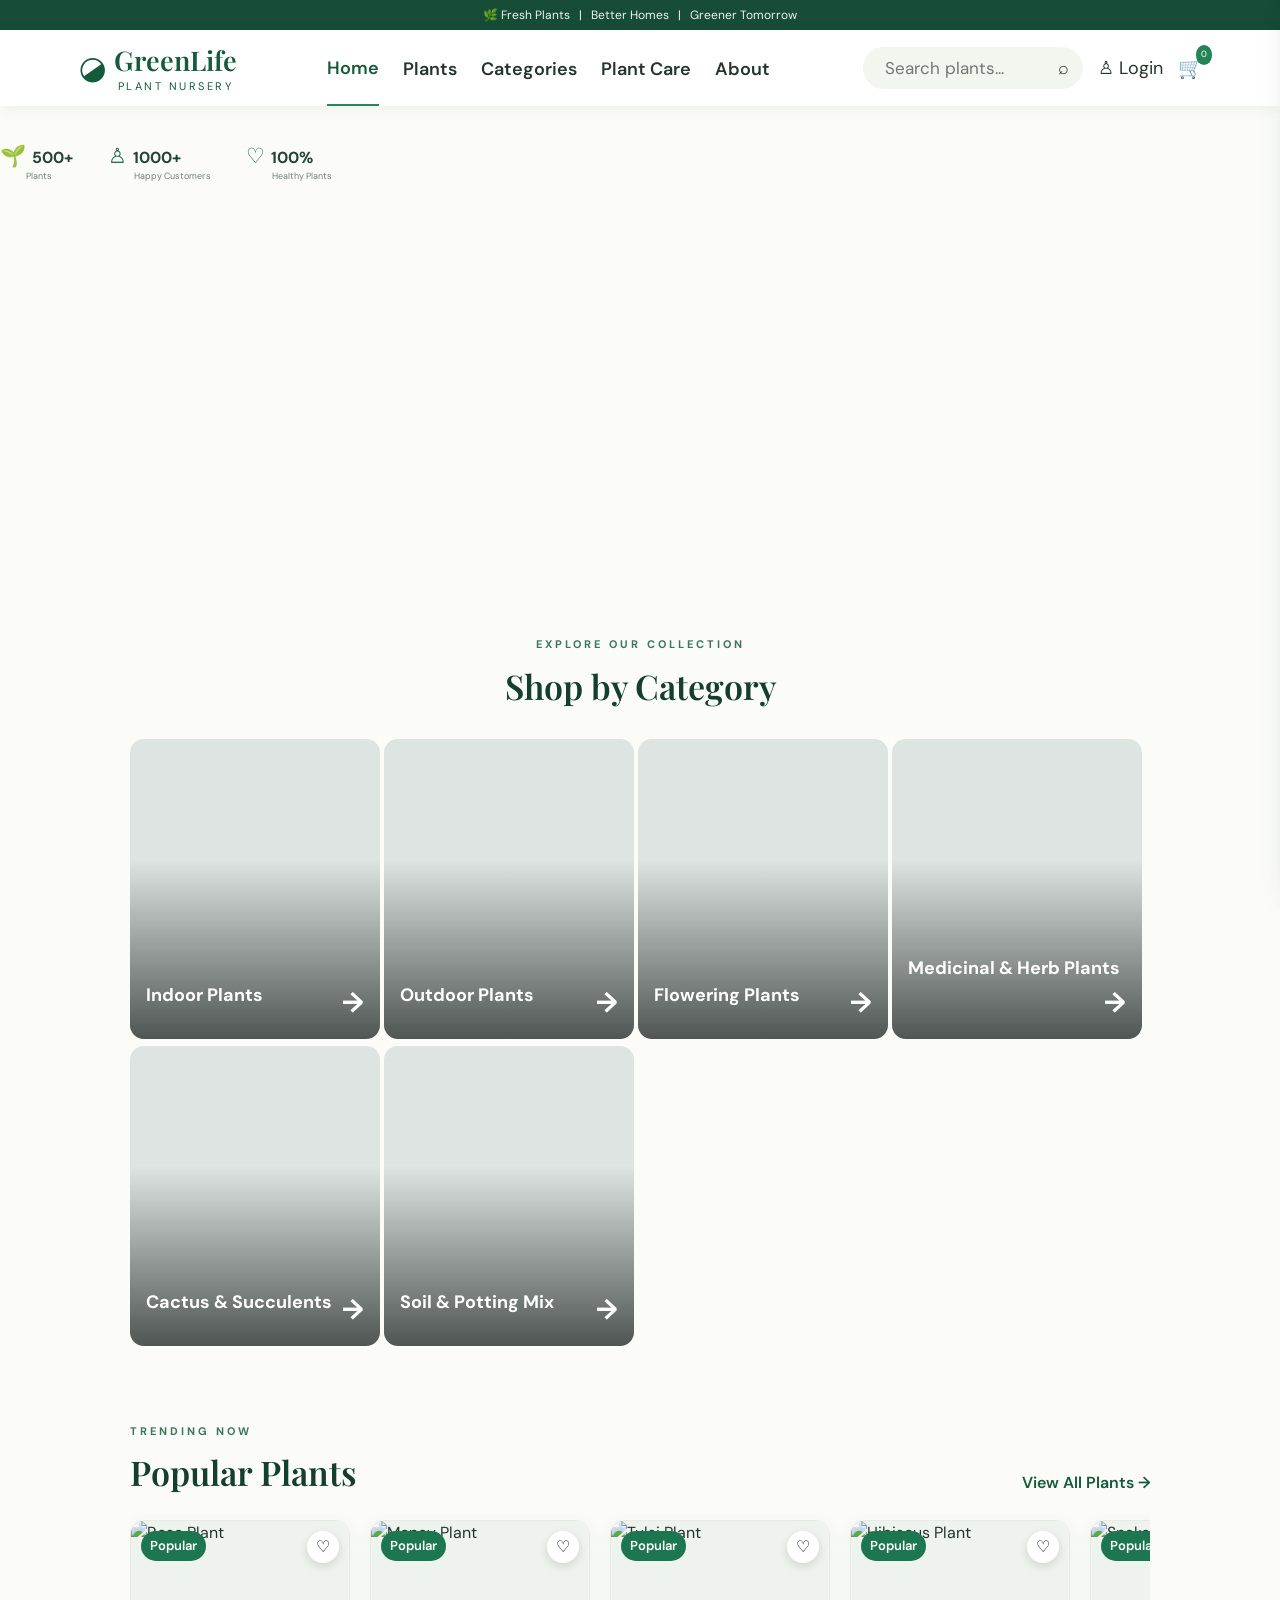
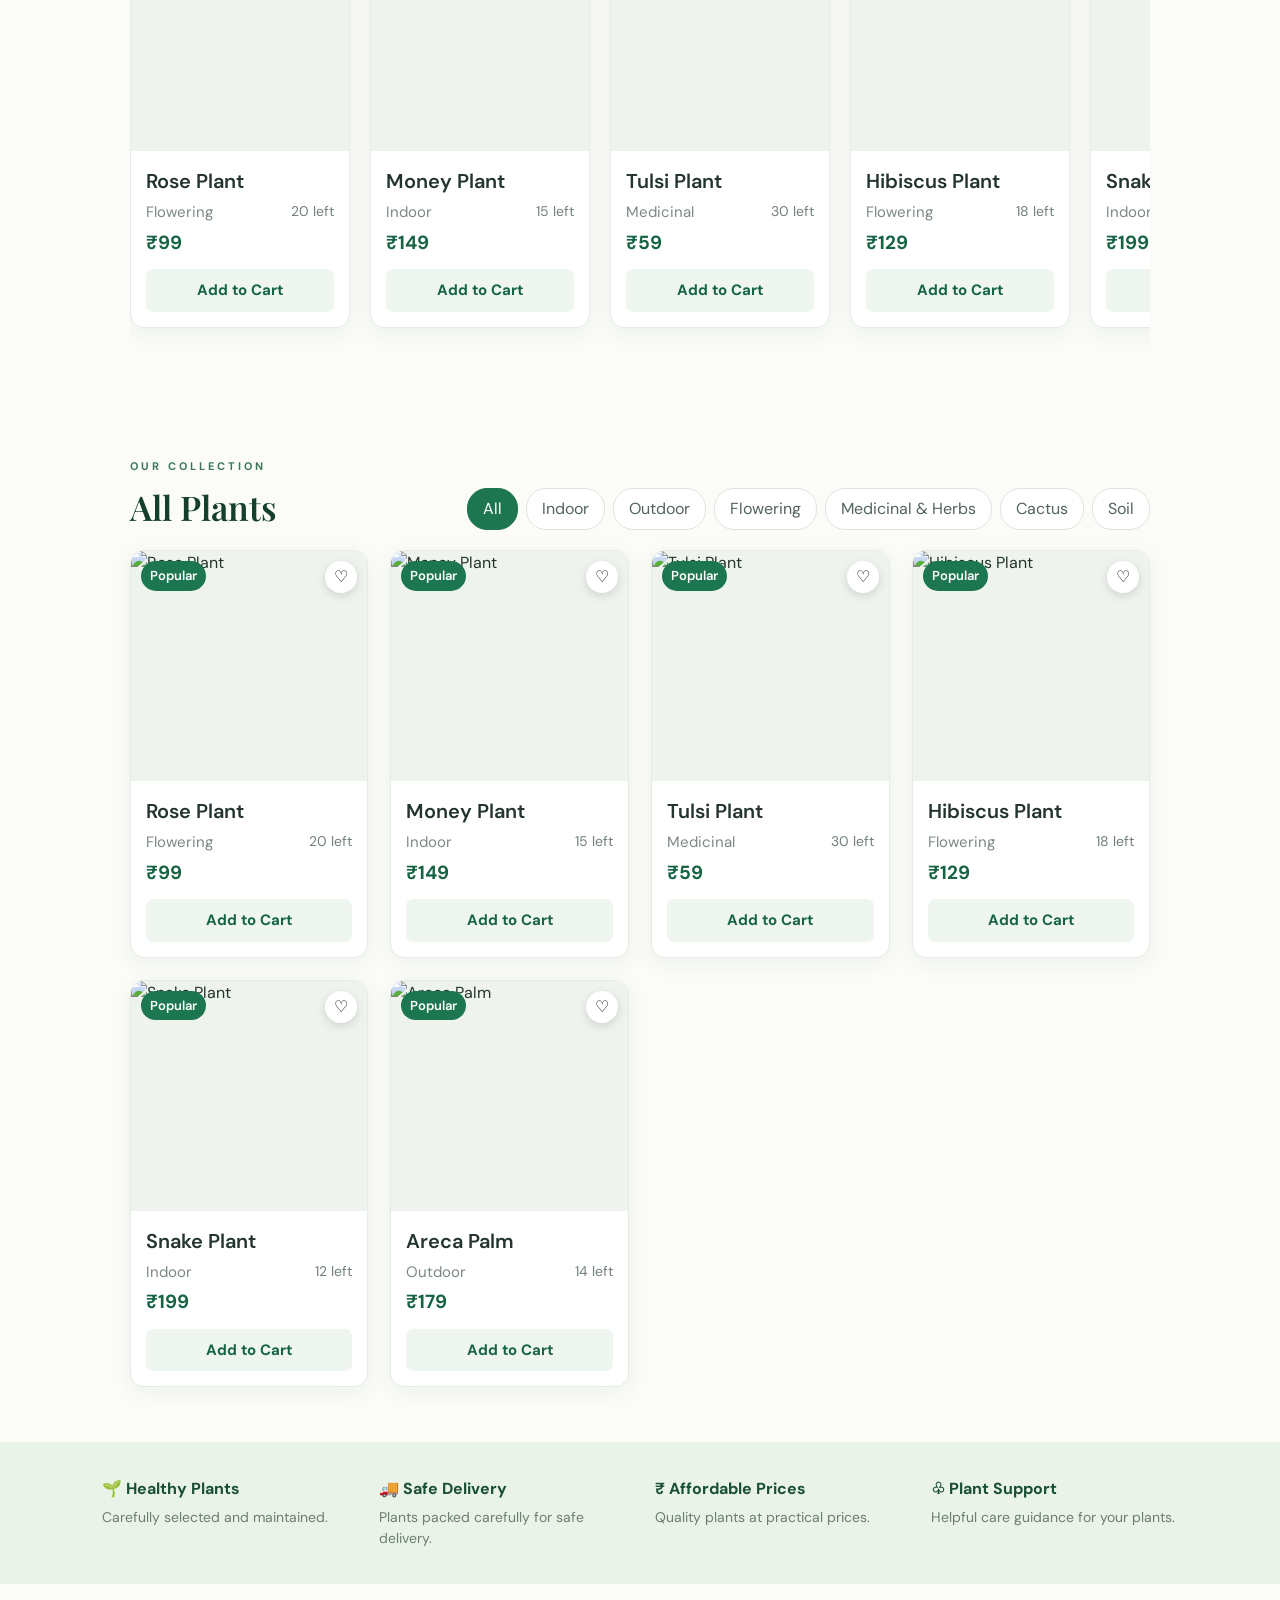
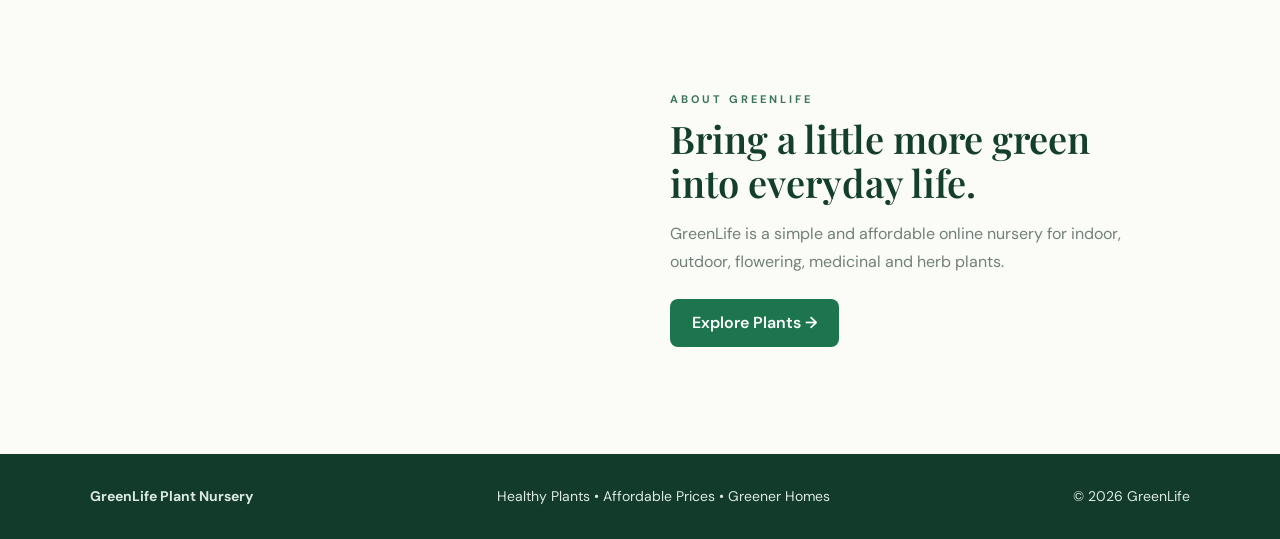
==== index.html @ 608e492f "Add files via upload" ====
<!DOCTYPE html>
<html lang="en">
<head>
  <meta charset="UTF-8">
  <meta name="viewport" content="width=device-width, initial-scale=1.0">
  <title>GreenLife Plant Nursery</title>
  <link rel="preconnect" href="https://fonts.googleapis.com">
  <link rel="preconnect" href="https://fonts.gstatic.com" crossorigin>
  <link href="https://fonts.googleapis.com/css2?family=DM+Sans:wght@400;500;600;700&family=Playfair+Display:wght@500;600;700&display=swap" rel="stylesheet">
  <link rel="stylesheet" href="style.css">
</head>
<body>
  
  <div class="topbar">🌿 Fresh Plants &nbsp; | &nbsp; Better Homes &nbsp; | &nbsp; Greener Tomorrow</div>

  <header class="header">
    <a class="logo" href="index.html">
      <span class="logo-leaf">◒</span>
      <span><b>GreenLife</b><small>PLANT NURSERY</small></span>
    </a>
    <nav>
      <a class="active" href="#home">Home</a>
      <a href="#plants">Plants</a>
      <a href="#categories">Categories</a>
      <a href="#care">Plant Care</a>
      <a href="#about">About</a>
    </nav>
    <div class="header-actions">
      <div class="search search-box">
    <input
        id="searchInput"
        placeholder="Search plants..."
        autocomplete="off"
    >
    <span>⌕</span>

    <div id="searchSuggestions" class="search-suggestions"></div>
</div>
      <a id="accountLink" href="login.html">♙ Login</a>
      <button class="cart-btn" onclick="openCart()">🛒 <span id="cartCount">0</span></button>
    </div>
  </header>

  <main>
    <section id="home" class="hero">
      <div class="hero-overlay"></div>
     
        <div class="hero-stats">
          <span>🌱 <b>500+</b><small>Plants</small></span>
          <span>♙ <b>1000+</b><small>Happy Customers</small></span>
          <span>♡ <b>100%</b><small>Healthy Plants</small></span>
        </div>
      </div>
    </section>

    <section id="categories" class="section categories-section">
      <div class="section-heading">
        <p class="eyebrow">EXPLORE OUR COLLECTION</p>
        <h2>Shop by Category</h2>
      </div>
      <button class="category-card" onclick="location.href='category.html?category=Indoor'" style="--bg:url('images/indoor.jpg')">
    <span>Indoor Plants <b>→</b></span>
</button>

<button class="category-card" onclick="location.href='category.html?category=Outdoor'" style="--bg:url('images/outdoor.jpg')">
    <span>Outdoor Plants <b>→</b></span>
</button>

<button class="category-card" onclick="location.href='category.html?category=Flowering'" style="--bg:url('images/flowering.jpg')">
    <span>Flowering Plants <b>→</b></span>
</button>

<button class="category-card" onclick="location.href='category.html?category=Medicinal & Herbs'" style="--bg:url('images/medicinal.jpg')">
    <span>Medicinal & Herb Plants <b>→</b></span>
</button>

<button class="category-card" onclick="location.href='category.html?category=Cactus'" style="--bg:url('images/cactus.jpg')">
    <span>Cactus & Succulents <b>→</b></span>
</button>

<button class="category-card" onclick="location.href='category.html?category=Soil'" style="--bg:url('images/soil.jpg')">
    <span>Soil & Potting Mix <b>→</b></span>
</button></section>

    <section id="popular" class="section popular-section">
      <div class="section-row">
        <div>
          <p class="eyebrow">TRENDING NOW</p>
          <h2>Popular Plants</h2>
        </div>
        <a href="#plants">View All Plants →</a>
      </div>
      <div id="popularPlants" class="horizontal-products"></div>
    </section>

    <section id="plants" class="section plants-section">
      <div class="section-row">
        <div>
          <p class="eyebrow">OUR COLLECTION</p>
          <h2>All Plants</h2>
        </div>
        <div class="filters">
          <button class="filter active" onclick="filterCategory('All')">All</button>
          <button class="filter" onclick="filterCategory('Indoor')">Indoor</button>
          <button class="filter" onclick="filterCategory('Outdoor')">Outdoor</button>
          <button class="filter" onclick="filterCategory('Flowering')">Flowering</button>
          <button class="filter" onclick="filterCategory('Medicinal & Herbs')">Medicinal & Herbs</button>
          <button class="filter" onclick="filterCategory('Cactus')">Cactus</button>
          <button class="filter" onclick="filterCategory('Soil')">Soil</button>
        </div>
      </div>
      <div id="productGrid" class="product-grid"></div>
    </section>

    <section id="care" class="info-band">
      <div><strong>🌱 Healthy Plants</strong><small>Carefully selected and maintained.</small></div>
      <div><strong>🚚 Safe Delivery</strong><small>Plants packed carefully for safe delivery.</small></div>
      <div><strong>₹ Affordable Prices</strong><small>Quality plants at practical prices.</small></div>
      <div><strong>♧ Plant Support</strong><small>Helpful care guidance for your plants.</small></div>
    </section>

    <section id="about" class="section about">
      <div><div class="about-photo"></div></div>
      <div>
        <p class="eyebrow">ABOUT GREENLIFE</p>
        <h2>Bring a little more green into everyday life.</h2>
        <p>GreenLife is a simple and affordable online nursery for indoor, outdoor, flowering, medicinal and herb plants.</p>
        <a class="btn primary" href="#plants">Explore Plants →</a>
      </div>
    </section>
  </main>

  <footer><b>GreenLife Plant Nursery</b><span>Healthy Plants • Affordable Prices • Greener Homes</span><span>© 2026 GreenLife</span></footer>

 <!-- ================================
     MY ACCOUNT PANEL
================================ -->

<div id="accountPanel" class="account-panel">

  <div class="account-head">
    <div>
      <p class="eyebrow">GREENLIFE ACCOUNT</p>
      <h2>My Account</h2>
    </div>

    <button onclick="closeAccount()">×</button>
  </div>


  <!-- USER INFORMATION -->

  <div class="account-profile">

    <div class="profile-icon">
      👤
    </div>

    <div>
      <h3 id="profileName">GreenLife User</h3>
      <p id="profileEmail">email@example.com</p>
    </div>

  </div>


  <!-- PERSONAL DETAILS -->

  <div class="account-section">

    <h3>Personal Details</h3>

    <div class="account-detail">
      <span>👤 Name</span>
      <strong id="profileFullName">-</strong>
    </div>

    <div class="account-detail">
      <span>📧 Email</span>
      <strong id="profileEmailDetail">-</strong>
    </div>

    <div class="account-detail">
      <span>📱 Phone</span>
      <strong id="profilePhone">-</strong>
    </div>

  </div>


  <!-- ACCOUNT OPTIONS -->

  <div class="account-menu">

    <button onclick="openCart(); closeAccount();">
      <span>🛒</span>
      <div>
        <b>My Cart</b>
        <small>
          <span id="accountCartCount">0</span> items
        </small>
      </div>
    </button>


    <button onclick="showOrders()">
      <span>📦</span>
      <div>
        <b>My Orders</b>
        <small>View your orders</small>
      </div>
    </button>


    <button onclick="showPendingOrders()">
      <span>⏳</span>
      <div>
        <b>Pending Orders</b>
        <small id="pendingOrderCount">0 pending</small>
      </div>
    </button>


    <button onclick="showOrderHistory()">
      <span>📜</span>
      <div>
        <b>Order History</b>
        <small>View previous orders</small>
      </div>
    </button>

<div id="myOrdersSection"
 class="my-orders-section"></div>
    <button onclick="showWishlist()">
      <span>❤️</span>
      <div>
        <b>Wishlist</b>
        <small>Your favourite plants</small>
      </div>
    </button>


    <button onclick="accountSettings()">
      <span>⚙️</span>
      <div>
        <b>Account Settings</b>
        <small>Edit your information</small>
      </div>
    </button>

  </div>


  <!-- LOGOUT -->

  <button class="logout-btn" onclick="logoutUser()">
    🚪 Logout
  </button>

</div> <div id="cartPanel" class="cart-panel">
    <div class="cart-head"><h3>Your Cart</h3><button onclick="closeCart()">×</button></div>
    <div id="cartItems"></div>
    <div class="cart-total">Total <strong id="cartTotal">₹0</strong></div>
    <button class="btn primary full" onclick="checkout()">Proceed to Checkout</button>
  </div>
  <div id="toast" class="toast"></div>

  <script src="script.js"></script>
</body>
</html>
---- style.css ----
@import url('https://fonts.googleapis.com/css2?family=DM+Sans:wght@400;500;600;700&family=Playfair+Display:wght@500;600;700&display=swap');

:root {
  --green: #145b3a;
  --dark: #12352a;
  --cream: #f7f6ee;
  --light: #eef4e9;
  --gold: #d6a84f;
  --text: #24352d;
  --muted: #718078;
  --white: #ffffff;
  --shadow: 0 12px 35px rgba(20, 55, 40, 0.1);
}

* {
  box-sizing: border-box;
  margin: 0;
  padding: 0;
}

html {
  scroll-behavior: smooth;
}

body {
  font-family: "DM Sans", sans-serif;
  font-size: 16px;
  line-height: 1.5;
  color: var(--text);
  background: #fbfcf8;
}

button,
input,
select,
textarea {
  font: inherit;
}

button {
  cursor: pointer;
}

a {
  text-decoration: none;
  color: inherit;
}

/* TOP BAR */

.topbar {
  height: 30px;
  background: #174d37;
  color: #eaf5ed;
  text-align: center;
  font-size: 12px;
  padding: 6px;
}

/* HEADER */

.header {
  min-height: 76px;
  background: #ffffff;
  display: flex;
  align-items: center;
  gap: 30px;
  padding: 0 6%;
  position: sticky;
  top: 0;
  z-index: 20;
  box-shadow: 0 2px 15px #173b2212;
}

.logo {
  display: flex;
  align-items: center;
  gap: 9px;
  color: var(--green);
  min-width: 220px;
}

.logo-leaf {
  font-size: 32px;
  transform: rotate(-35deg);
}

.logo b {
  font: 600 27px "Playfair Display", serif;
}

.logo small {
  display: block;
  letter-spacing: 2.5px;
  font-size: 11px;
  text-align: center;
}

.header nav {
  display: flex;
  align-items: center;
  gap: 24px;
  font-size: 16px;
  font-weight: 600;
  flex: 1;
}

.header nav a {
  height: 76px;
  display: flex;
  align-items: center;
  padding-top: 2px;
}

.header nav a.active,
.header nav a:hover {
  color: var(--green);
  border-bottom: 2px solid #26875a;
}

.header-actions {
  display: flex;
  align-items: center;
  gap: 15px;
  font-size: 18px;
}

.search {
  width: 220px;
  height: 42px;
  background: #f3f5ef;
  border-radius: 30px;
  padding: 0 14px;
  display: flex;
  align-items: center;
}

.search input {
  border: 0;
  background: none;
  outline: 0;
  width: 100%;
  height: 100%;
  padding: 0 8px;
  font-size: 14px;
}

.search span {
  font-size: 18px;
}

.cart-btn {
  border: 0;
  background: none;
  position: relative;
  font-size: 20px;
}

.cart-btn span {
  background: #238456;
  color: #fff;
  border-radius: 50%;
  font-size: 9px;
  padding: 3px 5px;
  position: absolute;
  top: -8px;
  right: -9px;
}

/* HERO */

.hero {
  min-height: 440px;
  background: url("images/back.jpg") center center / cover no-repeat;
  position: relative;
}

/* HERO TEXT - kept for HTML compatibility */

.hero-content {
  position: relative;
  z-index: 1;
  max-width: 1200px;
  margin: auto;
  padding: 75px 7%;
}

.eyebrow {
  color: #3a7657;
  letter-spacing: 3px;
  font-size: 11px;
  font-weight: 700;
  margin-bottom: 10px;
}

.hero h1 {
  font: 700 49px/1.05 "Playfair Display", serif;
  color: #123e2c;
  max-width: 550px;
}

.hero p:not(.eyebrow) {
  max-width: 500px;
  margin: 20px 0;
  line-height: 1.7;
  color: #385047;
  font-size: 14px;
}

.hero-buttons {
  display: flex;
  gap: 15px;
}

.btn {
  display: inline-block;
  border: 0;
  padding: 12px 22px;
  border-radius: 8px;
  font-weight: 600;
  font-size: 13px;
}

.btn.primary {
  background: #1d754e;
  color: #fff;
}

.btn.primary:hover {
  background: #145c3b;
}

.btn.secondary {
  border: 1px solid #2c7353;
  color: #18583b;
  background: #ffffffaa;
}

.hero-stats {
  display: flex;
  gap: 35px;
  margin-top: 35px;
}

.hero-stats span {
  font-size: 21px;
  color: #23704c;
}

.hero-stats b {
  font-size: 16px;
  color: #244437;
}

.hero-stats small {
  display: block;
  font-size: 9px;
  color: #708077;
  margin-left: 26px;
  margin-top: -3px;
}

/* SECTIONS */

.section {
  max-width: 1200px;
  margin: auto;
  padding: 55px 7%;
}

.section-heading {
  text-align: center;
  margin-bottom: 30px;
}

.section h2 {
  font: 600 32px "Playfair Display", serif;
  color: #143f2d;
}

/* CATEGORY CARDS */

.category-grid {
  display: grid;
  grid-template-columns: repeat(3, 250px);
  justify-content: center;
  gap: 25px;
}

.category-card {
  width: 250px;
  height: 300px;
  border: 0;
  border-radius: 14px;
  background-image:
    linear-gradient(
      0deg,
      rgba(0, 0, 0, 0.65),
      rgba(0, 0, 0, 0) 60%
    ),
    var(--bg);
  background-size: cover;
  background-position: center;
  position: relative;
  overflow: hidden;
  transition: 0.3s ease;
}

.category-card:hover {
  transform: translateY(-6px);
  box-shadow: var(--shadow);
}

.category-card:after {
  content: "";
  position: absolute;
  inset: 0;
  background: #1b6b4815;
  transition: 0.3s;
}

.category-card:hover:after {
  background: #1b6b4830;
}

.category-card span {
  position: absolute;
  z-index: 2;
  bottom: 15px;
  left: 16px;
  right: 16px;
  color: #fff;
  text-align: left;
  font-weight: 700;
  font-size: 15px;
}

.category-card b {
  float: right;
  font-size: 28px;
}
/* POPULAR PLANTS */

.section-row {
  display: flex;
  align-items: flex-end;
  justify-content: space-between;
  margin-bottom: 20px;
}

.section-row > a {
  font-size: 13px;
  color: var(--green);
  font-weight: 600;
}

.popular-section {
  padding-top: 15px;
}

.horizontal-products {
  display: flex;
  gap: 20px;
  overflow-x: auto;
  padding: 5px 3px 20px;
  scroll-snap-type: x mandatory;
}

.horizontal-products::-webkit-scrollbar {
  height: 7px;
}

.horizontal-products::-webkit-scrollbar-thumb {
  background: #bdd2c3;
  border-radius: 10px;
}

.horizontal-products .product-card {
  min-width: 220px;
  width: 220px;
  scroll-snap-align: start;
}

/* FILTERS */

.filters {
  display: flex;
  gap: 8px;
  flex-wrap: wrap;
}

.filter {
  border: 1px solid #dce5dc;
  background: #fff;
  padding: 8px 15px;
  border-radius: 20px;
  font-size: 13px;
  color: #52645b;
  transition: 0.2s;
}

.filter.active,
.filter:hover {
  background: #1e7650;
  color: #fff;
  border-color: #1e7650;
}

/* PRODUCT GRID */

.product-grid {
  display: grid;
  grid-template-columns: repeat(4, minmax(0, 1fr));
  gap: 22px;
}

.product-card {
  background: #fff;
  border: 1px solid #e5ece5;
  border-radius: 14px;
  overflow: hidden;
  box-shadow: 0 5px 20px #193c2510;
  transition: 0.3s;
  position: relative;
}

.product-card:hover {
  transform: translateY(-5px);
  box-shadow: var(--shadow);
}

/* PRODUCT IMAGE */

.product-img {
  width: 100%;
  height: 230px;
  object-fit: cover;
  object-position: center;
  display: block;
  background: #eef4ed;
}

.product-body {
  padding: 15px;
}

.badge {
  position: absolute;
  top: 10px;
  left: 10px;
  background: #1c7650;
  color: #fff;
  border-radius: 15px;
  padding: 5px 9px;
  font-size: 10px;
  font-weight: 600;
}

.wish {
  position: absolute;
  top: 10px;
  right: 10px;
  width: 32px;
  height: 32px;
  border: 0;
  border-radius: 50%;
  background: #fff;
  box-shadow: 0 3px 10px #0002;
  font-size: 16px;
}

.product-body h3 {
  font-size: 16px;
  font-weight: 600;
}

.product-body p {
  font-size: 12px;
  color: #7b8981;
  margin: 5px 0;
}

.price {
  font-weight: 700;
  color: #176444;
  font-size: 16px;
}

.stock {
  font-size: 11px;
  color: #718078;
  float: right;
}

.add {
  width: 100%;
  border: 0;
  background: #eef6ef;
  color: #176444;
  padding: 10px;
  margin-top: 12px;
  border-radius: 7px;
  font-weight: 700;
  font-size: 12px;
  transition: 0.2s;
}

.add:hover {
  background: #1d754e;
  color: #fff;
}

/* SERVICE / INFO BAND */

.info-band {
  background: #eaf3e8;
  padding: 35px 8%;
  display: grid;
  grid-template-columns: repeat(4, 1fr);
  gap: 30px;
}

.info-band div {
  display: flex;
  flex-direction: column;
  gap: 6px;
}

.info-band strong {
  color: #194e37;
  font-size: 14px;
}

.info-band small {
  font-size: 11px;
  color: #6c7d73;
}

/* ABOUT */

.about {
  display: grid;
  grid-template-columns: 1fr 1fr;
  gap: 60px;
  align-items: center;
}

.about-photo {
  width: 100%;
  height: 360px;
  border-radius: 16px;
  background: url("https://images.unsplash.com/photo-1485955900006-10f4d324d411?auto=format&fit=crop&w=1000&q=85")
    center / cover no-repeat;
}

.about h2 {
  font: 600 38px/1.15 "Playfair Display", serif;
  margin-bottom: 15px;
}

.about p:not(.eyebrow) {
  color: #718078;
  line-height: 1.8;
  font-size: 14px;
  margin-bottom: 22px;
}

/* FOOTER */

footer {
  background: #123b2b;
  color: #dbe9df;
  padding: 32px 7%;
  display: flex;
  justify-content: space-between;
  font-size: 12px;
}

/* CART */

.cart-panel {
  position: fixed;
  right: -420px;
  top: 0;
  width: 390px;
  height: 100vh;
  background: #fff;
  z-index: 100;
  box-shadow: -10px 0 30px #0002;
  padding: 24px;
  transition: 0.3s;
}

.cart-panel.open {
  right: 0;
}

.cart-head {
  display: flex;
  justify-content: space-between;
  border-bottom: 1px solid #e6ece7;
  padding-bottom: 15px;
}

.cart-head button {
  border: 0;
  background: none;
  font-size: 25px;
}

.cart-item {
  display: flex;
  gap: 10px;
  padding: 15px 0;
  border-bottom: 1px solid #eee;
}

.cart-item-info {
  flex: 1;
}

.cart-item-info b {
  font-size: 13px;
}

.cart-item-info small {
  display: block;
  color: #718078;
  margin-top: 5px;
}

.remove {
  border: 0;
  background: none;
  color: #c44;
}

.cart-total {
  display: flex;
  justify-content: space-between;
  padding: 18px 0;
  font-size: 16px;
  font-weight: 600;
}

.full {
  width: 100%;
}

/* TOAST */

.toast {
  position: fixed;
  bottom: 25px;
  left: 50%;
  transform: translateX(-50%) translateY(80px);
  background: #183f2f;
  color: #fff;
  padding: 12px 20px;
  border-radius: 8px;
  z-index: 200;
  opacity: 0;
  transition: 0.3s;
  font-size: 13px;
}

.toast.show {
  opacity: 1;
  transform: translateX(-50%) translateY(0);
}
/* =========================================
   TABLET RESPONSIVE
   ========================================= */

@media (max-width: 1100px) {

  .header {
    padding: 0 4%;
    gap: 18px;
  }

  .logo {
    min-width: 190px;
  }

  .header nav {
    gap: 15px;
    font-size: 14px;
  }

  .search {
    width: 180px;
  }

  .section {
    padding: 50px 5%;
  }

  .category-grid {
    grid-template-columns: repeat(3, 230px);
    gap: 20px;
  }

  .category-card {
    width: 230px;
    height: 280px;
  }

  .product-grid {
    grid-template-columns: repeat(3, minmax(0, 1fr));
  }

}


/* =========================================
   TABLET / SMALL LAPTOP
   ========================================= */

@media (max-width: 900px) {

  .header {
    gap: 12px;
    padding: 0 4%;
  }

  .header nav {
    display: none;
  }

  .logo {
    min-width: auto;
  }

  .header-actions {
    margin-left: auto;
  }

  .header-actions .search {
    width: 180px;
  }

  .category-grid {
    grid-template-columns: repeat(2, 250px);
    justify-content: center;
  }

  .category-card {
    width: 250px;
    height: 300px;
  }

  .product-grid {
    grid-template-columns: repeat(2, minmax(0, 1fr));
  }

  .info-band {
    grid-template-columns: repeat(2, 1fr);
  }

  .about {
    grid-template-columns: 1fr 1fr;
    gap: 35px;
  }

}


/* =========================================
   MOBILE
   ========================================= */

@media (max-width: 600px) {

  .topbar {
    height: 28px;
    font-size: 10px;
    padding: 6px 3px;
  }

  .header {
    min-height: auto;
    padding: 12px 5%;
    flex-wrap: wrap;
    gap: 10px;
  }

  .logo {
    min-width: auto;
  }

  .logo b {
    font-size: 23px;
  }

  .logo small {
    font-size: 9px;
    letter-spacing: 2px;
  }

  .logo-leaf {
    font-size: 27px;
  }

  .header-actions {
    margin-left: auto;
    gap: 10px;
  }

  .header-actions .search {
    display: none;
  }

  .cart-btn {
    font-size: 19px;
  }

  /* HERO */

  .hero {
    min-height: 350px;
    background-position: center;
  }

  .hero-content {
    padding: 45px 6%;
  }

  .hero h1 {
    font-size: 36px;
    max-width: 100%;
  }

  .hero p:not(.eyebrow) {
    font-size: 13px;
  }

  .hero-stats {
    gap: 15px;
  }

  /* SECTIONS */

  .section {
    padding: 40px 5%;
  }

  .section-heading {
    margin-bottom: 22px;
  }

  .section h2 {
    font-size: 27px;
  }

  /* CATEGORY */

  .category-grid {
    grid-template-columns: repeat(2, minmax(0, 1fr));
    gap: 12px;
  }

  .category-card {
    width: 100%;
    height: 220px;
    border-radius: 12px;
  }

  .category-card span {
    font-size: 13px;
    bottom: 12px;
    left: 12px;
  }

  .category-card b {
    font-size: 22px;
  }

  /* PRODUCTS */

  .product-grid {
    grid-template-columns: repeat(2, minmax(0, 1fr));
    gap: 12px;
  }

  .product-img {
    height: 165px;
  }

  .product-body {
    padding: 11px;
  }

  .product-body h3 {
    font-size: 14px;
  }

  .product-body p {
    font-size: 11px;
  }

  .price {
    font-size: 14px;
  }

  .add {
    font-size: 11px;
  }

  /* POPULAR */

  .horizontal-products {
    gap: 12px;
  }

  .horizontal-products .product-card {
    min-width: 180px;
    width: 180px;
  }

  /* INFO */

  .info-band {
    grid-template-columns: 1fr 1fr;
    padding: 28px 5%;
    gap: 20px;
  }

  .info-band strong {
    font-size: 12px;
  }

  .info-band small {
    font-size: 10px;
  }

  /* ABOUT */

  .about {
    grid-template-columns: 1fr;
    gap: 25px;
  }

  .about-photo {
    height: 260px;
  }

  .about h2 {
    font-size: 30px;
  }

  .about p:not(.eyebrow) {
    font-size: 13px;
  }

  /* CART */

  .cart-panel {
    width: 100%;
    right: -100%;
  }

  .cart-panel.open {
    right: 0;
  }

  /* FOOTER */

  footer {
    padding: 25px 5%;
    flex-direction: column;
    gap: 10px;
    text-align: center;
  }
}


/* =========================================
   VERY SMALL PHONES
   ========================================= */

@media (max-width: 400px) {

  .logo b {
    font-size: 21px;
  }

  .category-grid {
    grid-template-columns: 1fr 1fr;
    gap: 10px;
  }

  .category-card {
    height: 190px;
  }

  .category-card span {
    font-size: 11px;
  }

  .product-grid {
    gap: 8px;
  }

  .product-img {
    height: 145px;
  }

  .section h2 {
    font-size: 24px;
  }
}
/* =====================================================
   GREENLIFE LOGIN PAGE
===================================================== */

/* =====================================================
   LOGIN PAGE BACKGROUND
===================================================== */

.login-page {
    margin: 0;
    padding: 0;
    min-height: 100vh;

    font-family: Arial, sans-serif;

    background-image:
        linear-gradient(
            rgba(25, 65, 38, 0.55),
            rgba(25, 65, 38, 0.55)
        ),
        url("images/indoor.jpg");

    background-size: cover;
    background-position: center;
    background-attachment: fixed;

    display: flex;
    align-items: center;
    justify-content: center;
}


/* =====================================================
   LOGIN CONTAINER
===================================================== */

.login-container {

    width: 90%;
    max-width: 1050px;

    min-height: 620px;

    display: grid;

    grid-template-columns: 1fr 1fr;

    background: rgba(255, 255, 255, 0.94);

    border-radius: 25px;

    overflow: hidden;

    box-shadow:
        0 20px 60px rgba(0, 0, 0, 0.25);

}


/* =====================================================
   LEFT IMAGE
===================================================== */

.login-image {

    position: relative;

    background-image:
        linear-gradient(
            rgba(20, 60, 35, 0.35),
            rgba(20, 60, 35, 0.55)
        ),
        url("images/red-rose.jpg");

    background-size: cover;

    background-position: center;

    min-height: 620px;
}


/* =====================================================
   RIGHT LOGIN BOX
===================================================== */

.login-box {

    padding: 55px 60px;

    display: flex;

    flex-direction: column;

    justify-content: center;

    background: rgba(255, 255, 255, 0.96);
}


/* =====================================================
   LEFT IMAGE
===================================================== */

.login-image {

    position: relative;

    background-image:
        linear-gradient(
            rgba(20, 60, 35, 0.40),
            rgba(20, 60, 35, 0.55)
        ),
        url("images/indoor.jpg");

    background-size: cover;

    background-position: center;

    min-height: 620px;
}


.login-overlay {

    position: absolute;

    inset: 0;

    padding: 45px;

    display: flex;

    flex-direction: column;

    justify-content: center;

    color: white;
}


.login-brand {

    font-size: 24px;

    font-weight: bold;

    margin-bottom: 80px;
}


.login-overlay h1 {

    font-size: 45px;

    line-height: 1.15;

    margin: 0 0 20px;

}


.login-overlay p {

    max-width: 380px;

    font-size: 17px;

    line-height: 1.7;

    margin: 0;

}


/* =====================================================
   RIGHT LOGIN BOX
===================================================== */

.login-box {

    padding: 55px 60px;

    display: flex;

    flex-direction: column;

    justify-content: center;
}


.login-header {

    text-align: center;

    margin-bottom: 30px;
}


.login-logo {

    width: 58px;

    height: 58px;

    margin: 0 auto 15px;

    display: flex;

    align-items: center;

    justify-content: center;

    background: #e7f3e8;

    border-radius: 50%;

    font-size: 28px;
}


.login-header h2 {

    margin: 0;

    color: #234c2e;

    font-size: 30px;
}


.login-header p {

    color: #718078;

    margin-top: 8px;
}


/* =====================================================
   FORM
===================================================== */

.form-group {

    margin-bottom: 20px;
}


.form-group label {

    display: block;

    margin-bottom: 8px;

    color: #304437;

    font-size: 14px;

    font-weight: 600;
}


.form-group input {

    width: 100%;

    box-sizing: border-box;

    padding: 14px 15px;

    border: 1px solid #d6dfd7;

    border-radius: 10px;

    outline: none;

    font-size: 15px;

    transition: 0.2s;
}


.form-group input:focus {

    border-color: #4f8f5b;

    box-shadow:
        0 0 0 3px rgba(79, 143, 91, 0.12);
}


/* PASSWORD */

.password-box {

    position: relative;
}


.password-box input {

    padding-right: 50px;
}


.show-password {

    position: absolute;

    right: 10px;

    top: 50%;

    transform: translateY(-50%);

    border: none;

    background: transparent;

    cursor: pointer;

    font-size: 18px;
}


/* ERRORS */

.form-error {

    display: block;

    min-height: 18px;

    margin-top: 5px;

    color: #d64545;

    font-size: 12px;
}


.input-error {

    border-color: #d64545 !important;

    background: #fff8f8;
}


/* =====================================================
   OPTIONS
===================================================== */

.login-options {

    display: flex;

    justify-content: space-between;

    align-items: center;

    margin-bottom: 25px;

    font-size: 13px;
}


.remember-me {

    display: flex;

    align-items: center;

    gap: 7px;

    color: #59665d;
}


.remember-me input {

    accent-color: #4f8f5b;
}


.login-options a {

    color: #397346;

    text-decoration: none;
}


.login-options a:hover {

    text-decoration: underline;
}


/* =====================================================
   LOGIN BUTTON
===================================================== */

.login-btn {

    width: 100%;

    padding: 15px;

    border: none;

    border-radius: 10px;

    background: #397346;

    color: white;

    font-size: 16px;

    font-weight: 600;

    cursor: pointer;

    transition: 0.2s;
}


.login-btn:hover {

    background: #2e603a;

    transform: translateY(-1px);
}


/* =====================================================
   MESSAGE
===================================================== */

.login-message {

    margin-top: 15px;

    text-align: center;

    font-size: 14px;

    min-height: 20px;
}


.login-success {

    color: #397346;
}


.login-fail {

    color: #d64545;
}


/* =====================================================
   REGISTER
===================================================== */

.register-link {

    text-align: center;

    margin-top: 25px;

    color: #718078;

    font-size: 14px;
}


.register-link a {

    color: #397346;

    font-weight: 600;

    text-decoration: none;
}


/* =====================================================
   BACK HOME
===================================================== */

.back-home {

    text-align: center;

    margin-top: 20px;
}


.back-home a {

    color: #718078;

    text-decoration: none;

    font-size: 13px;
}


.back-home a:hover {

    color: #397346;
}


/* =====================================================
   MOBILE
===================================================== */

@media (max-width: 800px) {

    .login-container {

        width: 94%;

        margin: 20px auto;

        grid-template-columns: 1fr;

    }


    .login-image {

        min-height: 260px;

    }


    .login-overlay {

        padding: 30px;

    }


    .login-brand {

        margin-bottom: 30px;

    }


    .login-overlay h1 {

        font-size: 30px;

    }


    .login-overlay p {

        font-size: 14px;

    }


    .login-box {

        padding: 40px 25px;

    }

}
/* =====================================================
   REGISTER PAGE BACKGROUND
===================================================== */

.register-page {

    margin: 0;
    padding: 0;

    min-height: 100vh;

    font-family: Arial, sans-serif;

    background-image:
        linear-gradient(
            rgba(25, 65, 38, 0.55),
            rgba(25, 65, 38, 0.55)
        ),
        url("images/indoor.jpg");

    background-size: cover;
    background-position: center;
    background-attachment: fixed;

    display: flex;
    align-items: center;
    justify-content: center;

    padding: 40px 20px;

    box-sizing: border-box;
}


/* REGISTER CARD */

.register-container {

    width: 100%;
    max-width: 600px;

}


/* REGISTER BOX */

.register-box {

    background: rgba(255, 255, 255, 0.96);

    padding: 45px 50px;

    border-radius: 25px;

    box-shadow:
        0 20px 60px rgba(0, 0, 0, 0.25);

}


/* HEADER */

.register-header {

    text-align: center;

    margin-bottom: 30px;
}


.register-logo {

    width: 60px;
    height: 60px;

    margin: 0 auto 15px;

    display: flex;
    align-items: center;
    justify-content: center;

    background: #e7f3e8;

    border-radius: 50%;

    font-size: 28px;
}


.register-header h2 {

    margin: 0;

    color: #234c2e;

    font-size: 30px;
}


.register-header p {

    color: #718078;

    margin-top: 8px;
}


/* MOBILE */

@media (max-width: 600px) {

    .register-page {

        padding: 20px 12px;

    }

    .register-box {

        padding: 30px 22px;

        border-radius: 20px;

    }

    .register-header h2 {

        font-size: 25px;

    }

}
/* Show password buttons */
button[type="button"] {
    background: #eef4e9;
    color: #145b3a;
    border: 1px solid #145b3a;
    border-radius: 6px;
    padding: 7px 12px;
    font-size: 13px;
    font-weight: bold;
    cursor: pointer;
}

button[type="button"]:hover {
    background: #145b3a;
    color: white;
}


/* Create Account button */
button[type="submit"] {
    background: #145b3a;
    color: white;
    border: none;
    border-radius: 8px;
    padding: 12px 25px;
    font-size: 16px;
    font-weight: bold;
    cursor: pointer;
}

button[type="submit"]:hover {
    background: #0d432a;
}
/* =========================================
   MEDIUM FONT SIZE - WHOLE WEBSITE
========================================= */

/* Normal text */
body {
    font-size: 16px;
}

/* Header */
.header nav,
.header nav a {
    font-size: 16px;
}

.search input {
    font-size: 16px;
}

/* Buttons */
.btn,
.add,
.filter {
    font-size: 16px;
}

/* Sections */
.section h2 {
    font-size: 32px;
}

.section-row > a {
    font-size: 16px;
}

/* Category cards */
.category-card span {
    font-size: 17px;
}

/* Products */
.product-body h3 {
    font-size: 19px;
}

.product-body p {
    font-size: 16px;
}

.price {
    font-size: 18px;
}

.stock {
    font-size: 14px;
}

.badge {
    font-size: 13px;
}

/* Information section */
.info-band strong {
    font-size: 16px;
}

.info-band small {
    font-size: 14px;
}

/* About */
.about p:not(.eyebrow) {
    font-size: 16px;
}

/* Footer */
footer {
    font-size: 14px;
}

/* Cart */
.cart-item-info b {
    font-size: 16px;
}

.cart-item-info small {
    font-size: 14px;
}

.cart-total {
    font-size: 18px;
}

/* Toast */
.toast {
    font-size: 15px;
}

/* Login page */
.login-header h2 {
    font-size: 32px;
}

.login-header p {
    font-size: 16px;
}

.form-group label {
    font-size: 16px;
}

.form-group input {
    font-size: 16px;
}

.login-options {
    font-size: 15px;
}

.login-btn {
    font-size: 17px;
}

.login-message {
    font-size: 15px;
}

.login-overlay p {
    font-size: 18px;
}
/* =========================================
   CUSTOMER WEBSITE - LARGER TEXT ONLY
   NO IMAGE OR LAYOUT CHANGES
========================================= */

.header nav,
.header nav a {
    font-size: 18px !important;
}

.search input {
    font-size: 17px !important;
}

.section h2 {
    font-size: 34px !important;
}

.section-row > a {
    font-size: 16px !important;
}

/* Category names */
.category-card span {
    font-size: 18px !important;
}

/* Plant names and details */
.product-body h3 {
    font-size: 20px !important;
}

.product-body p {
    font-size: 15px !important;
}

.price {
    font-size: 19px !important;
}

.stock {
    font-size: 14px !important;
}

.badge {
    font-size: 13px !important;
}

.add {
    font-size: 15px !important;
}

/* Information section */
.info-band strong {
    font-size: 16px !important;
}

.info-band small {
    font-size: 14px !important;
}

/* About section */
.about h2 {
    font-size: 38px !important;
}

.about p:not(.eyebrow) {
    font-size: 16px !important;
}

/* Footer */
footer {
    font-size: 14px !important;
}
/* =====================================================
   PROFESSIONAL MY ACCOUNT PANEL
===================================================== */

.account-panel {
    position: fixed;
    top: 0;
    right: -460px;

    width: 430px;
    max-width: 94vw;
    height: 100vh;

    background: #f7f9f5;

    z-index: 9999;

    overflow-y: auto;

    box-shadow: -12px 0 35px rgba(18, 53, 42, 0.18);

    transition: right 0.35s ease;

    padding: 0;

    font-family: "DM Sans", sans-serif;
}

.account-panel.open {
    right: 0;
}


/* =====================================================
   ACCOUNT TOP HEADER
===================================================== */

.account-head {
    position: sticky;
    top: 0;

    z-index: 5;

    display: flex;
    align-items: center;
    justify-content: space-between;

    padding: 22px 25px;

    background: #ffffff;

    border-bottom: 1px solid #e5ebe3;
}


.account-head .eyebrow {
    margin: 0 0 4px;

    font-size: 10px;
    font-weight: 700;

    letter-spacing: 1.6px;

    color: #5b806b;
}


.account-head h2 {
    margin: 0;

    font-family: "Playfair Display", serif;

    font-size: 25px;

    color: #12352a;
}


.account-head button {
    width: 38px;
    height: 38px;

    border: none;
    border-radius: 50%;

    background: #f0f5ed;

    color: #315b46;

    font-size: 25px;
    line-height: 1;

    cursor: pointer;

    transition: 0.2s ease;
}

.account-head button:hover {
    background: #dfeadf;
    transform: rotate(90deg);
}


/* =====================================================
   PROFILE CARD
===================================================== */

.account-profile {
    position: relative;

    display: flex;
    align-items: center;

    gap: 16px;

    margin: 20px 20px 15px;

    padding: 20px;

    background: linear-gradient(
        135deg,
        #eaf3e7,
        #f5f8f2
    );

    border: 1px solid #dce8d9;

    border-radius: 18px;

    box-shadow: 0 5px 18px rgba(42, 76, 55, 0.07);
}


.profile-icon {
    flex-shrink: 0;

    width: 62px;
    height: 62px;

    display: flex;
    align-items: center;
    justify-content: center;

    border-radius: 50%;

    background: #ffffff;

    border: 2px solid #d2e2cf;

    box-shadow: 0 4px 12px rgba(30, 70, 45, 0.08);

    font-size: 28px;
}


.account-profile h3 {
    margin: 0 0 5px;

    color: #173b2c;

    font-size: 18px;

    font-weight: 700;
}


.account-profile p {
    margin: 0;

    color: #718078;

    font-size: 13px;

    word-break: break-word;
}


/* =====================================================
   PERSONAL DETAILS CARD
===================================================== */

.account-section {
    margin: 0 20px 15px;

    padding: 18px 20px;

    background: #ffffff;

    border: 1px solid #e6ece3;

    border-radius: 16px;

    box-shadow: 0 3px 12px rgba(35, 60, 43, 0.05);
}


.account-section h3 {
    margin: 0 0 13px;

    color: #173b2c;

    font-size: 15px;

    font-weight: 700;
}


.account-detail {
    display: flex;

    align-items: center;
    justify-content: space-between;

    gap: 15px;

    padding: 11px 0;

    border-bottom: 1px solid #f0f3ee;

    font-size: 13px;
}


.account-detail:last-child {
    border-bottom: none;

    padding-bottom: 0;
}


.account-detail span {
    color: #7b887f;

    white-space: nowrap;
}


.account-detail strong {
    color: #263a30;

    font-weight: 600;

    text-align: right;

    word-break: break-word;
}


/* =====================================================
   ACCOUNT MENU
===================================================== */

.account-menu {
    margin: 0 20px 15px;

    padding: 5px;

    background: #ffffff;

    border: 1px solid #e6ece3;

    border-radius: 17px;

    box-shadow: 0 3px 12px rgba(35, 60, 43, 0.05);
}


.account-menu button {
    position: relative;

    width: 100%;

    display: flex;
    align-items: center;

    gap: 14px;

    padding: 13px 12px;

    border: none;

    background: transparent;

    border-radius: 12px;

    cursor: pointer;

    text-align: left;

    transition:
        background 0.2s ease,
        transform 0.2s ease;
}


.account-menu button:hover {
    background: #f3f7f1;

    transform: translateX(2px);
}


.account-menu button > span {
    flex-shrink: 0;

    width: 43px;
    height: 43px;

    display: flex;
    align-items: center;
    justify-content: center;

    background: #f0f5ed;

    border-radius: 12px;

    font-size: 19px;
}


.account-menu button div {
    flex: 1;
}


.account-menu button b {
    display: block;

    margin-bottom: 3px;

    color: #263a30;

    font-size: 14px;

    font-weight: 700;
}


.account-menu button small {
    display: block;

    color: #859088;

    font-size: 11px;
}


/* =====================================================
   ADD ARROW TO MENU ITEMS
===================================================== */

.account-menu button::after {
    content: "›";

    color: #9aa69e;

    font-size: 23px;

    margin-left: auto;
}


/* =====================================================
   LOGOUT
===================================================== */

.logout-btn {
    width: calc(100% - 40px);

    margin: 5px 20px 25px;

    padding: 14px 18px;

    border: 1px solid #f1d7d4;

    border-radius: 12px;

    background: #fff7f6;

    color: #c24b43;

    font-family: "DM Sans", sans-serif;

    font-size: 14px;

    font-weight: 700;

    cursor: pointer;

    transition: 0.2s ease;
}


.logout-btn:hover {
    background: #ffebe9;

    border-color: #e8bdb9;
}


/* =====================================================
   SCROLLBAR
===================================================== */

.account-panel::-webkit-scrollbar {
    width: 6px;
}

.account-panel::-webkit-scrollbar-track {
    background: transparent;
}

.account-panel::-webkit-scrollbar-thumb {
    background: #cbd8c9;

    border-radius: 20px;
}

.account-panel::-webkit-scrollbar-thumb:hover {
    background: #aebfaa;
}


/* =====================================================
   MOBILE
===================================================== */

@media (max-width: 520px) {

    .account-panel {
        width: 100%;
        max-width: 100%;
    }

    .account-head {
        padding: 20px;
    }

    .account-profile {
        margin: 15px;
    }

    .account-section,
    .account-menu {
        margin-left: 15px;
        margin-right: 15px;
    }

    .logout-btn {
        width: calc(100% - 30px);

        margin-left: 15px;
        margin-right: 15px;
    }

}
/* =========================
   SEARCH SUGGESTIONS
========================= */

.search {
    position: relative;
}

.search-suggestions {
    display: none;
    position: absolute;
    top: calc(100% + 8px);
    left: 0;
    width: 100%;
    background: white;
    border-radius: 12px;
    box-shadow: 0 10px 30px rgba(0,0,0,0.15);
    overflow: hidden;
    z-index: 9999;
}

.search-suggestions.show {
    display: block;
}

.search-suggestion {
    display: flex;
    align-items: center;
    gap: 12px;
    padding: 12px 15px;
    cursor: pointer;
    transition: background 0.2s;
}

.search-suggestion:hover {
    background: #f1f6f1;
}

.suggestion-icon {
    width: 32px;
    height: 32px;
    display: flex;
    align-items: center;
    justify-content: center;
    background: #eef5ee;
    border-radius: 50%;
    flex-shrink: 0;
}

.suggestion-info {
    display: flex;
    flex-direction: column;
    gap: 3px;
}

.suggestion-info strong {
    color: #24352d;
    font-size: 14px;
}

.suggestion-info small {
    color: #718078;
    font-size: 12px;
}

.no-search-result {
    padding: 18px;
    color: #718078;
    font-size: 14px;
}
/* ================================
   CUSTOMER MY ORDERS
================================ */

.my-orders-section {
    width: 100%;
    max-width: 1000px;
    margin: 25px auto;
    padding: 10px;
}

.orders-heading {
    display: flex;
    justify-content: space-between;
    align-items: center;
    margin-bottom: 20px;
    padding: 22px 25px;
    background: linear-gradient(135deg, #ffffff, #f3f8f3);
    border: 1px solid #dfe9e2;
    border-radius: 18px;
    box-shadow: 0 8px 25px rgba(20, 91, 58, 0.08);
}

.orders-heading span {
    color: #145b3a;
    font-size: 11px;
    font-weight: 800;
    letter-spacing: 1.5px;
}

.orders-heading h2 {
    margin: 5px 0 0;
    color: #12352a;
    font-size: 25px;
}

.order-count {
    min-width: 65px;
    height: 65px;
    border-radius: 50%;
    background: #145b3a;
    color: white;
    display: flex;
    align-items: center;
    justify-content: center;
    flex-direction: column;
    font-size: 21px;
    font-weight: 800;
}

.order-count small {
    font-size: 9px;
    font-weight: 500;
}

.orders-list {
    display: flex;
    flex-direction: column;
    gap: 18px;
}

.customer-order-card {
    background: white;
    border: 1px solid #e1e9e3;
    border-radius: 18px;
    padding: 22px;
    box-shadow: 0 8px 28px rgba(20, 91, 58, 0.07);
    transition: 0.25s ease;
}

.customer-order-card:hover {
    transform: translateY(-2px);
    box-shadow: 0 12px 32px rgba(20, 91, 58, 0.12);
}

.customer-order-top {
    display: flex;
    justify-content: space-between;
    align-items: center;
    gap: 15px;
    padding-bottom: 17px;
    border-bottom: 1px solid #edf1ee;
}

.order-small-label {
    display: block;
    color: #829087;
    font-size: 10px;
    font-weight: 700;
    letter-spacing: 1px;
    margin-bottom: 5px;
}

.customer-order-top strong {
    color: #12352a;
    font-size: 15px;
}

.customer-status {
    padding: 7px 13px;
    border-radius: 30px;
    font-size: 12px;
    font-weight: 700;
}

.customer-status.pending {
    background: #fff4d8;
    color: #956b00;
}

.customer-status.confirmed {
    background: #e5f4ea;
    color: #187044;
}

.customer-status.processing {
    background: #e5efff;
    color: #315f9d;
}

.customer-status.shipped {
    background: #eee8ff;
    color: #6543a1;
}

.customer-status.delivered {
    background: #dcf6e5;
    color: #11733e;
}

.customer-status.cancelled {
    background: #ffe7e5;
    color: #b33b32;
}

.customer-order-info {
    display: grid;
    grid-template-columns: repeat(4, 1fr);
    gap: 12px;
    padding: 18px 0;
}

.customer-order-info > div {
    background: #f7faf8;
    border-radius: 12px;
    padding: 12px;
}

.customer-order-info small {
    display: block;
    color: #7c8981;
    font-size: 11px;
    margin-bottom: 5px;
}

.customer-order-info strong {
    color: #24352d;
    font-size: 13px;
}

.customer-order-plants {
    display: flex;
    flex-wrap: wrap;
    gap: 10px;
    padding: 15px 0;
    border-top: 1px solid #edf1ee;
}

.mini-order-item {
    display: flex;
    align-items: center;
    gap: 9px;
    background: #f8faf8;
    border: 1px solid #e8eee9;
    border-radius: 12px;
    padding: 9px 12px;
}

.mini-order-item > span {
    width: 32px;
    height: 32px;
    border-radius: 50%;
    background: #e8f2ea;
    display: flex;
    align-items: center;
    justify-content: center;
}

.mini-order-item strong,
.mini-order-item small {
    display: block;
}

.mini-order-item strong {
    color: #24352d;
    font-size: 12px;
}

.mini-order-item small {
    color: #7c8981;
    font-size: 10px;
    margin-top: 2px;
}

.customer-order-actions {
    display: flex;
    gap: 10px;
    flex-wrap: wrap;
    padding-top: 17px;
    border-top: 1px solid #edf1ee;
}

.receipt-btn,
.track-order-btn {
    border: 0;
    border-radius: 10px;
    padding: 11px 17px;
    font-size: 12px;
    font-weight: 700;
    cursor: pointer;
    transition: 0.2s ease;
}

.receipt-btn {
    background: #145b3a;
    color: white;
}

.track-order-btn {
    background: #edf5ef;
    color: #145b3a;
}

.receipt-btn:hover,
.track-order-btn:hover {
    transform: translateY(-1px);
}

.orders-empty {
    text-align: center;
    padding: 55px 20px;
    background: white;
    border: 1px solid #e1e9e3;
    border-radius: 18px;
}

.empty-icon {
    font-size: 42px;
    margin-bottom: 10px;
}

.orders-empty h3 {
    color: #12352a;
    margin: 5px 0;
}

.orders-empty p {
    color: #7c8981;
    font-size: 14px;
}

@media (max-width: 750px) {

    .customer-order-info {
        grid-template-columns: repeat(2, 1fr);
    }

    .orders-heading {
        padding: 18px;
    }

    .customer-order-card {
        padding: 16px;
    }
}

@media (max-width: 480px) {

    .customer-order-info {
        grid-template-columns: 1fr;
    }

    .customer-order-top {
        align-items: flex-start;
        flex-direction: column;
    }

    .order-count {
        width: 58px;
        height: 58px;
    }
}
.receipt-btn {
    background: #ffffff !important;
    color: #111111 !important;
    border: 1px solid #222222 !important;
    font-weight: 700 !important;
}

.receipt-btn:hover {
    background: #f2f2f2 !important;
    color: #000000 !important;
}
.receipt-btn,
.whatsapp-btn {
    display: inline-flex !important;
    align-items: center;
    justify-content: center;
    padding: 11px 18px;
    margin: 5px;
    border-radius: 8px;
    font-size: 14px;
    font-weight: 700;
    cursor: pointer;
    opacity: 1 !important;
}

.receipt-btn {
    background: white !important;
    color: #000000 !important;
    border: 1px solid #222 !important;
}

.whatsapp-btn {
    background: white !important;
    color: #000000 !important;
    border: 1px solid #222 !important;
}
/* ===== RECEIPT & ORDER BUTTON FIX ===== */

.customer-order-actions {
    opacity: 1 !important;
}

.customer-order-actions .receipt-btn,
.customer-order-actions .whatsapp-btn {
    display: inline-flex !important;
    align-items: center;
    justify-content: center;
    width: auto !important;
    min-width: 190px;
    padding: 12px 20px !important;
    margin: 6px 4px !important;

    background: #ffffff !important;
    color: #111111 !important;

    border: 2px solid #222222 !important;
    border-radius: 10px !important;

    font-size: 14px !important;
    font-weight: 700 !important;

    opacity: 1 !important;
    visibility: visible !important;
    filter: none !important;
    text-shadow: none !important;

    cursor: pointer !important;
}

.customer-order-actions .receipt-btn:hover,
.customer-order-actions .whatsapp-btn:hover {
    background: #f1f1f1 !important;
    color: #000000 !important;
    opacity: 1 !important;
}
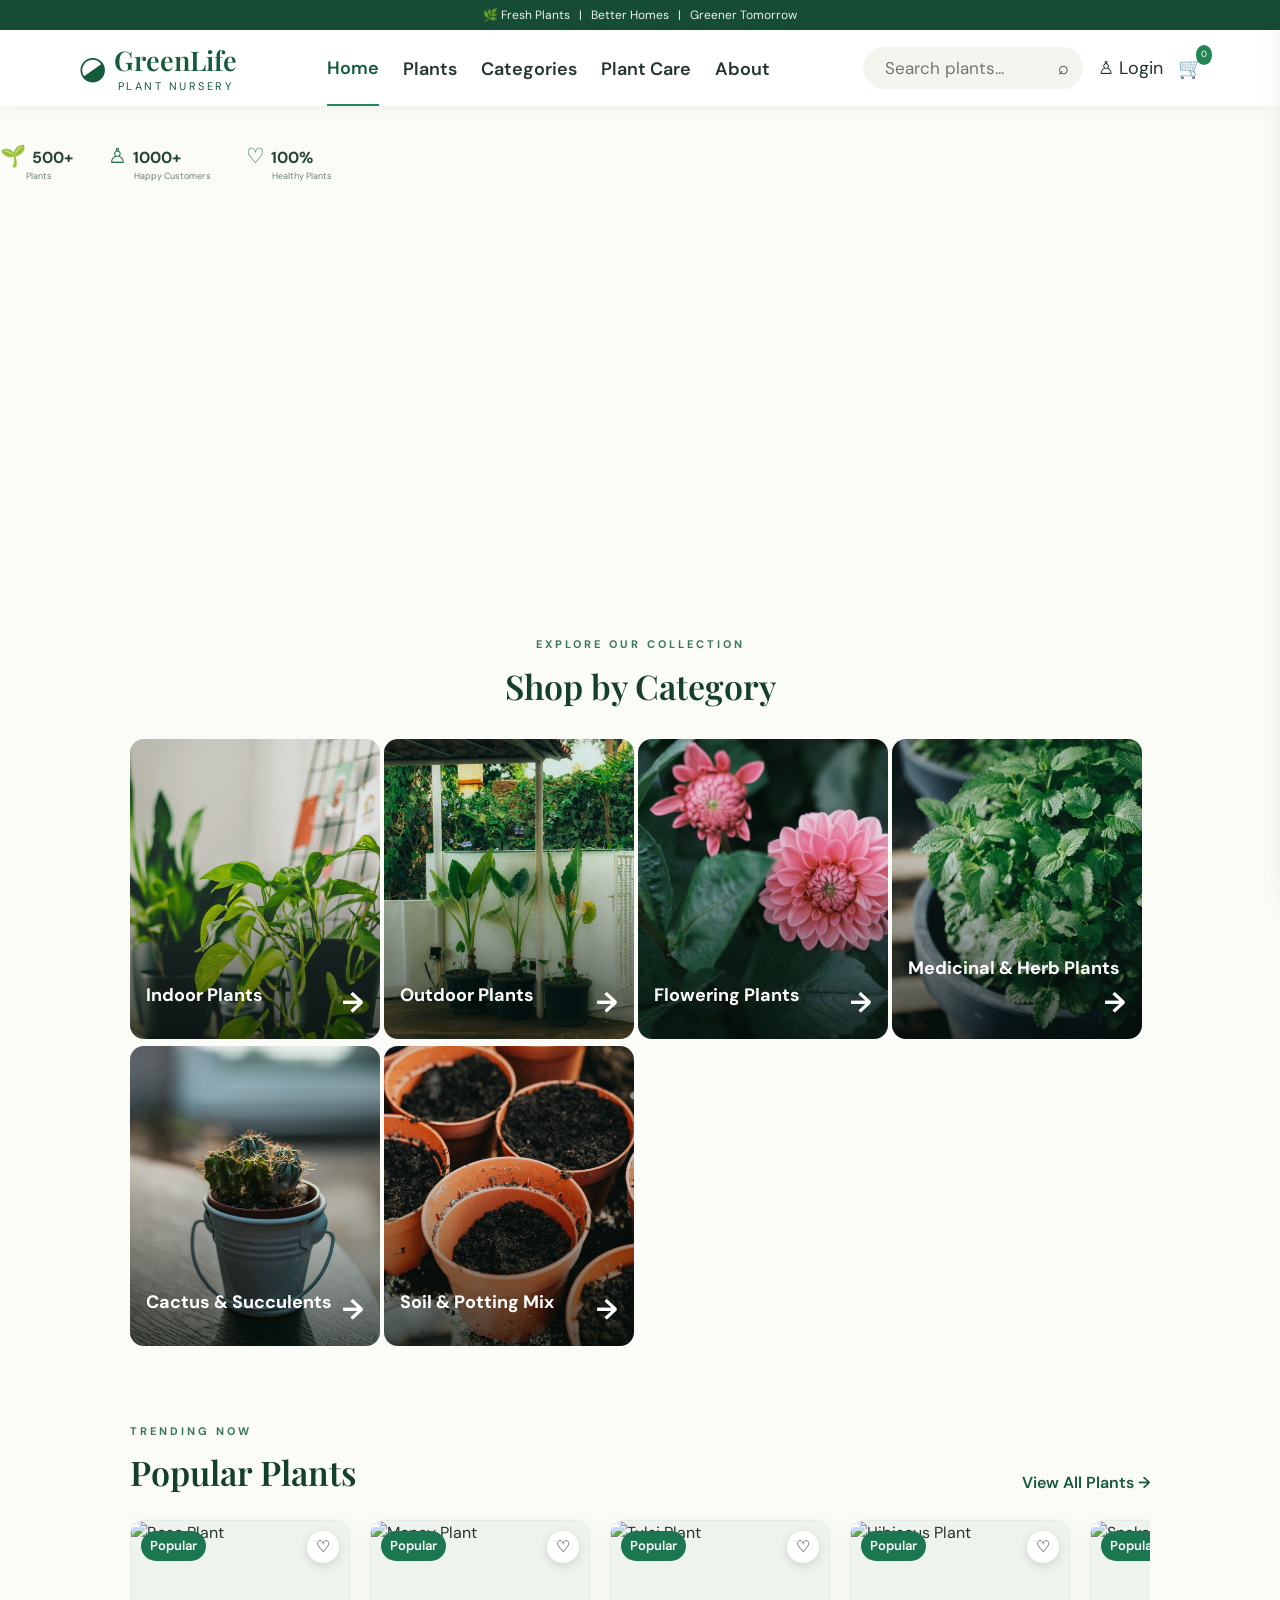
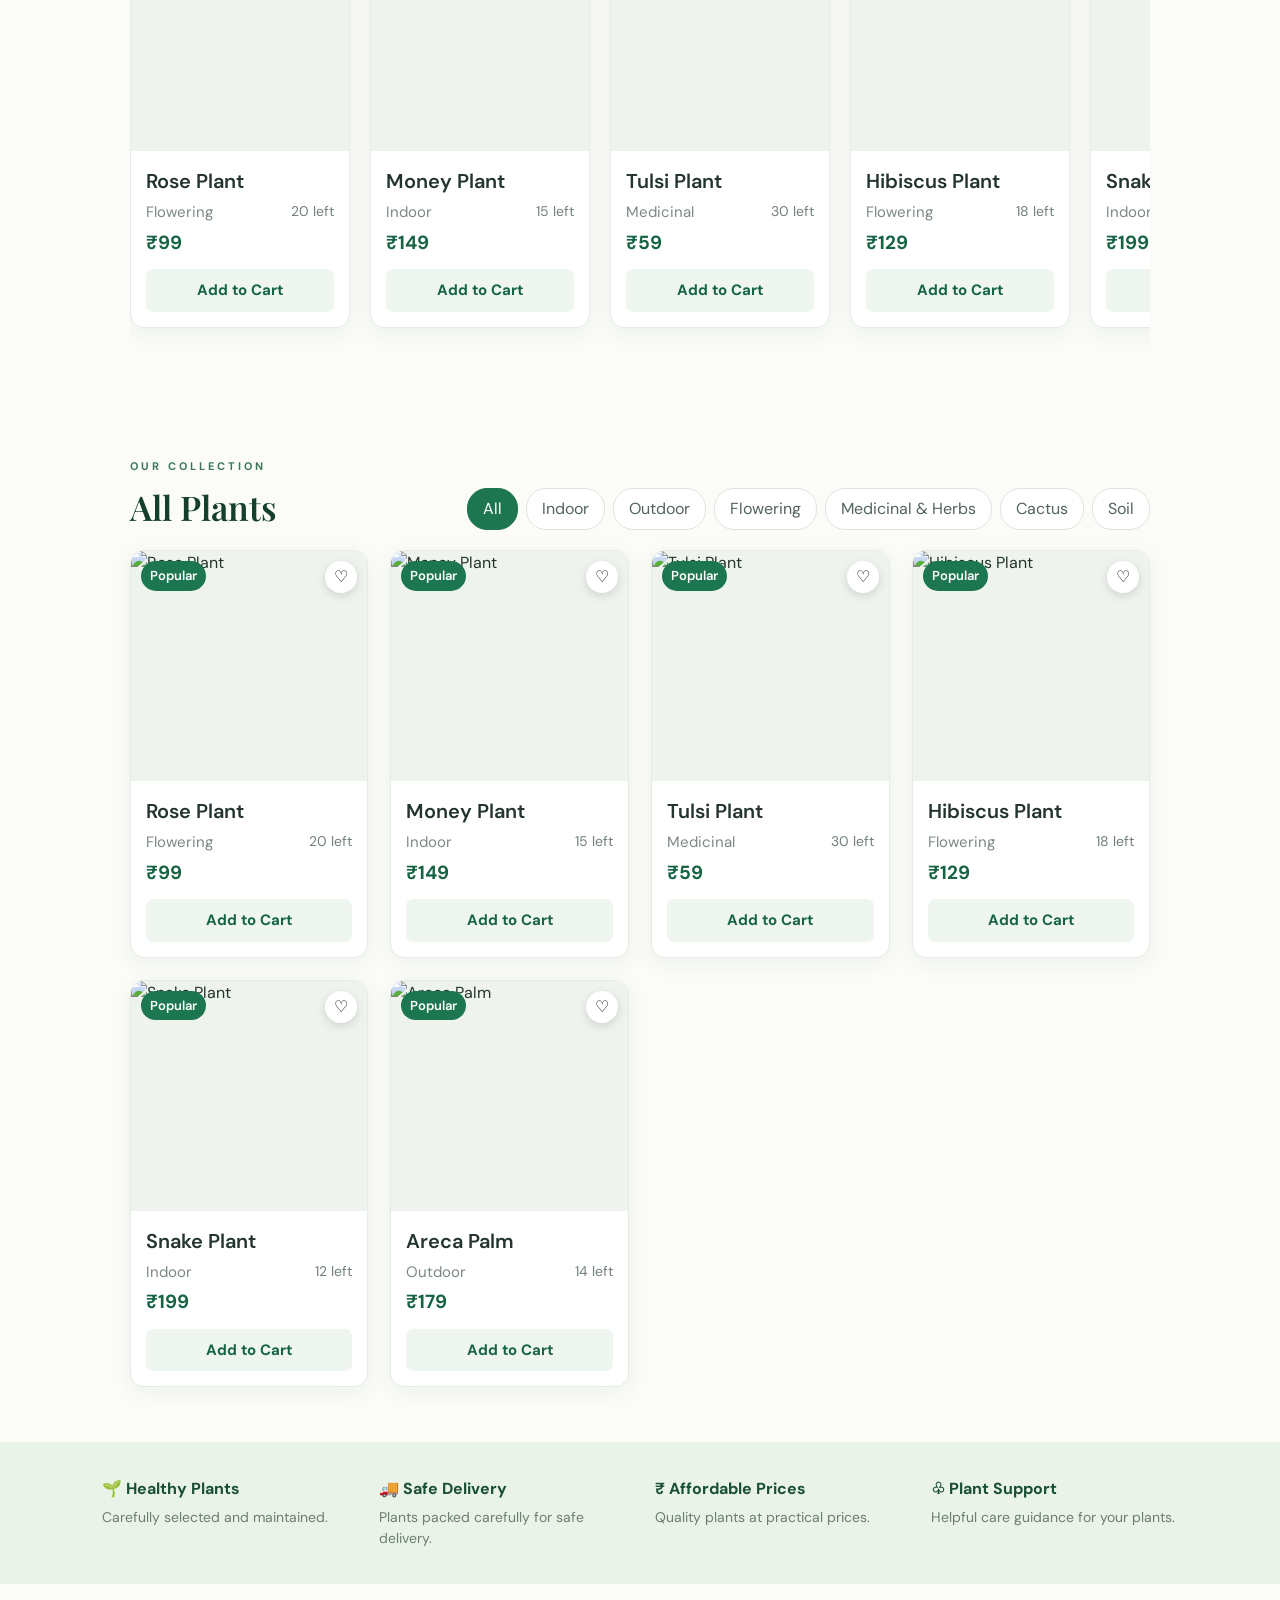
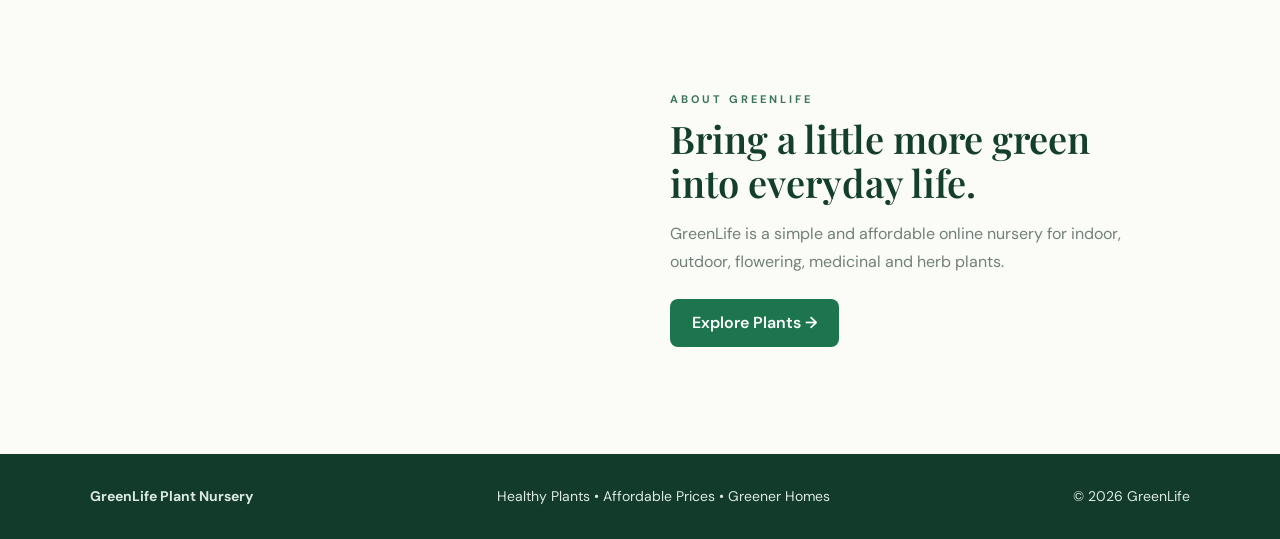
==== commit 9ecc684e: "Update index.html" ====
--- a/index.html
+++ b/index.html
@@ -58,27 +58,27 @@
         <p class="eyebrow">EXPLORE OUR COLLECTION</p>
         <h2>Shop by Category</h2>
       </div>
-      <button class="category-card" onclick="location.href='category.html?category=Indoor'" style="--bg:url('images/indoor.jpg')">
+      <button class="category-card" onclick="location.href='category.html?category=Indoor'" style="--bg:url('indoor.jpg')">
     <span>Indoor Plants <b>→</b></span>
 </button>
 
-<button class="category-card" onclick="location.href='category.html?category=Outdoor'" style="--bg:url('images/outdoor.jpg')">
+<button class="category-card" onclick="location.href='category.html?category=Outdoor'" style="--bg:url('outdoor.jpg')">
     <span>Outdoor Plants <b>→</b></span>
 </button>
 
-<button class="category-card" onclick="location.href='category.html?category=Flowering'" style="--bg:url('images/flowering.jpg')">
+<button class="category-card" onclick="location.href='category.html?category=Flowering'" style="--bg:url('flowering.jpg')">
     <span>Flowering Plants <b>→</b></span>
 </button>
 
-<button class="category-card" onclick="location.href='category.html?category=Medicinal & Herbs'" style="--bg:url('images/medicinal.jpg')">
+<button class="category-card" onclick="location.href='category.html?category=Medicinal & Herbs'" style="--bg:url('medicinal.jpg')">
     <span>Medicinal & Herb Plants <b>→</b></span>
 </button>
 
-<button class="category-card" onclick="location.href='category.html?category=Cactus'" style="--bg:url('images/cactus.jpg')">
+<button class="category-card" onclick="location.href='category.html?category=Cactus'" style="--bg:url('cactus.jpg')">
     <span>Cactus & Succulents <b>→</b></span>
 </button>
 
-<button class="category-card" onclick="location.href='category.html?category=Soil'" style="--bg:url('images/soil.jpg')">
+<button class="category-card" onclick="location.href='category.html?category=Soil'" style="--bg:url('soil.jpg')">
     <span>Soil & Potting Mix <b>→</b></span>
 </button></section>
 
